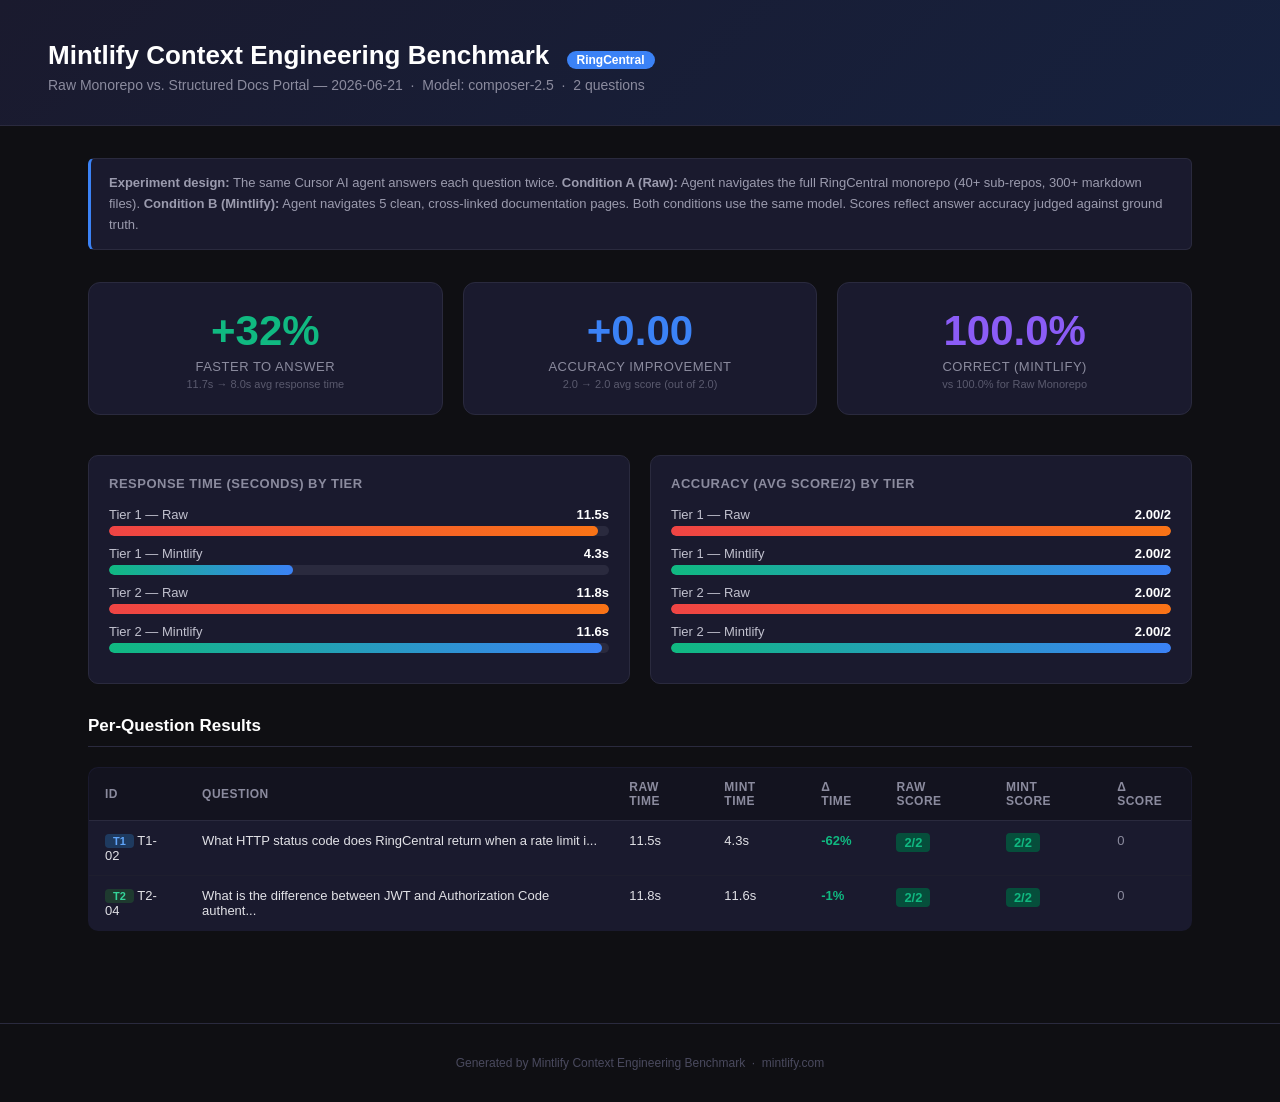
==== benchmark/results/experiment_20260621_235732.html @ 037103c9 "Initial commit — RingCentral monorepo for Mintlify docs demo" ====
<!DOCTYPE html>
<html lang="en">
<head>
<meta charset="UTF-8">
<meta name="viewport" content="width=device-width, initial-scale=1.0">
<title>Mintlify Context Engineering Benchmark</title>
<style>
  * { box-sizing: border-box; margin: 0; padding: 0; }
  body { font-family: -apple-system, BlinkMacSystemFont, 'Segoe UI', sans-serif; background: #0f0f13; color: #e1e1e6; min-height: 100vh; }
  .header { background: linear-gradient(135deg, #1a1a2e 0%, #16213e 100%); padding: 40px 48px 32px; border-bottom: 1px solid #2a2a3e; }
  .header h1 { font-size: 26px; font-weight: 700; color: #fff; margin-bottom: 6px; }
  .header .subtitle { color: #8b8b9e; font-size: 14px; }
  .header .badge { display: inline-block; background: #3b82f6; color: #fff; padding: 2px 10px; border-radius: 20px; font-size: 12px; margin-left: 10px; }
  .container { max-width: 1200px; margin: 0 auto; padding: 32px 48px; }
  .kpi-grid { display: grid; grid-template-columns: repeat(3, 1fr); gap: 20px; margin-bottom: 40px; }
  .kpi { background: #1a1a2e; border: 1px solid #2a2a3e; border-radius: 12px; padding: 24px; text-align: center; }
  .kpi .value { font-size: 42px; font-weight: 800; margin-bottom: 4px; }
  .kpi .label { font-size: 13px; color: #8b8b9e; text-transform: uppercase; letter-spacing: 0.5px; }
  .kpi .sublabel { font-size: 11px; color: #5a5a6e; margin-top: 4px; }
  .green { color: #10b981; }
  .blue { color: #3b82f6; }
  .purple { color: #8b5cf6; }
  .section { margin-bottom: 40px; }
  .section h2 { font-size: 17px; font-weight: 600; color: #fff; margin-bottom: 20px; padding-bottom: 10px; border-bottom: 1px solid #2a2a3e; }
  .comparison-grid { display: grid; grid-template-columns: 1fr 1fr; gap: 20px; margin-bottom: 32px; }
  .metric-card { background: #1a1a2e; border: 1px solid #2a2a3e; border-radius: 10px; padding: 20px; }
  .metric-card h3 { font-size: 13px; color: #8b8b9e; text-transform: uppercase; letter-spacing: 0.5px; margin-bottom: 16px; }
  .bar-container { margin-bottom: 10px; }
  .bar-label { display: flex; justify-content: space-between; font-size: 13px; margin-bottom: 4px; }
  .bar-label .name { color: #c1c1ce; }
  .bar-label .val { color: #fff; font-weight: 600; }
  .bar-track { height: 10px; background: #2a2a3e; border-radius: 5px; overflow: hidden; }
  .bar-fill { height: 100%; border-radius: 5px; transition: width 0.3s; }
  .bar-raw { background: linear-gradient(90deg, #ef4444, #f97316); }
  .bar-mintlify { background: linear-gradient(90deg, #10b981, #3b82f6); }
  table { width: 100%; border-collapse: collapse; background: #1a1a2e; border-radius: 10px; overflow: hidden; border: 1px solid #2a2a3e; }
  th { background: #13131f; padding: 12px 16px; text-align: left; font-size: 12px; text-transform: uppercase; letter-spacing: 0.5px; color: #8b8b9e; border-bottom: 1px solid #2a2a3e; }
  td { padding: 12px 16px; font-size: 13px; border-bottom: 1px solid #1e1e2e; vertical-align: top; }
  tr:last-child td { border-bottom: none; }
  tr:hover td { background: #1e1e2e; }
  .tier-badge { display: inline-block; padding: 1px 8px; border-radius: 4px; font-size: 11px; font-weight: 600; }
  .tier-1 { background: #1e3a5f; color: #60a5fa; }
  .tier-2 { background: #1e3a2f; color: #34d399; }
  .tier-3 { background: #3b1f5e; color: #a78bfa; }
  .score { display: inline-block; padding: 2px 8px; border-radius: 4px; font-weight: 700; font-size: 13px; }
  .score-2 { background: #064e3b; color: #10b981; }
  .score-1 { background: #78350f; color: #fbbf24; }
  .score-0 { background: #7f1d1d; color: #f87171; }
  .delta-pos { color: #10b981; font-weight: 600; }
  .delta-neg { color: #ef4444; font-weight: 600; }
  .delta-zero { color: #8b8b9e; }
  .note { background: #1a1a2e; border: 1px solid #2a2a3e; border-left: 3px solid #3b82f6; border-radius: 6px; padding: 14px 18px; margin-bottom: 32px; font-size: 13px; color: #9b9bae; line-height: 1.6; }
  .footer { text-align: center; padding: 32px; color: #4a4a5e; font-size: 12px; border-top: 1px solid #2a2a3e; margin-top: 20px; }
</style>
</head>
<body>

<div class="header">
  <h1>Mintlify Context Engineering Benchmark <span class="badge">RingCentral</span></h1>
  <div class="subtitle">Raw Monorepo vs. Structured Docs Portal — 2026-06-21 &nbsp;·&nbsp; Model: composer-2.5 &nbsp;·&nbsp; 2 questions</div>
</div>

<div class="container">

  <div class="note">
    <strong>Experiment design:</strong> The same Cursor AI agent answers each question twice.
    <strong>Condition A (Raw):</strong> Agent navigates the full RingCentral monorepo (40+ sub-repos, 300+ markdown files).
    <strong>Condition B (Mintlify):</strong> Agent navigates 5 clean, cross-linked documentation pages.
    Both conditions use the same model. Scores reflect answer accuracy judged against ground truth.
  </div>

  <div class="kpi-grid">
    <div class="kpi">
      <div class="value green">+32%</div>
      <div class="label">Faster to Answer</div>
      <div class="sublabel">11.7s → 8.0s avg response time</div>
    </div>
    <div class="kpi">
      <div class="value blue">+0.00</div>
      <div class="label">Accuracy Improvement</div>
      <div class="sublabel">2.0 → 2.0 avg score (out of 2.0)</div>
    </div>
    <div class="kpi">
      <div class="value purple">100.0%</div>
      <div class="label">Correct (Mintlify)</div>
      <div class="sublabel">vs 100.0% for Raw Monorepo</div>
    </div>
  </div>

  <div class="comparison-grid">
    <div class="metric-card">
      <h3>Response Time (seconds) by Tier</h3>
      
        <div class="bar-container">
          <div class="bar-label"><span class="name">Tier 1 — Raw</span><span class="val">11.5s</span></div>
          <div class="bar-track"><div class="bar-fill bar-raw" style="width:97.8%"></div></div>
        </div>
        <div class="bar-container">
          <div class="bar-label"><span class="name">Tier 1 — Mintlify</span><span class="val">4.3s</span></div>
          <div class="bar-track"><div class="bar-fill bar-mintlify" style="width:36.8%"></div></div>
        </div>
        
        <div class="bar-container">
          <div class="bar-label"><span class="name">Tier 2 — Raw</span><span class="val">11.8s</span></div>
          <div class="bar-track"><div class="bar-fill bar-raw" style="width:100.0%"></div></div>
        </div>
        <div class="bar-container">
          <div class="bar-label"><span class="name">Tier 2 — Mintlify</span><span class="val">11.6s</span></div>
          <div class="bar-track"><div class="bar-fill bar-mintlify" style="width:98.6%"></div></div>
        </div>
        
    </div>
    <div class="metric-card">
      <h3>Accuracy (avg score/2) by Tier</h3>
      
        <div class="bar-container">
          <div class="bar-label"><span class="name">Tier 1 — Raw</span><span class="val">2.00/2</span></div>
          <div class="bar-track"><div class="bar-fill bar-raw" style="width:100.0%"></div></div>
        </div>
        <div class="bar-container">
          <div class="bar-label"><span class="name">Tier 1 — Mintlify</span><span class="val">2.00/2</span></div>
          <div class="bar-track"><div class="bar-fill bar-mintlify" style="width:100.0%"></div></div>
        </div>
        
        <div class="bar-container">
          <div class="bar-label"><span class="name">Tier 2 — Raw</span><span class="val">2.00/2</span></div>
          <div class="bar-track"><div class="bar-fill bar-raw" style="width:100.0%"></div></div>
        </div>
        <div class="bar-container">
          <div class="bar-label"><span class="name">Tier 2 — Mintlify</span><span class="val">2.00/2</span></div>
          <div class="bar-track"><div class="bar-fill bar-mintlify" style="width:100.0%"></div></div>
        </div>
        
    </div>
  </div>

  <div class="section">
    <h2>Per-Question Results</h2>
    <table>
      <thead>
        <tr>
          <th>ID</th>
          <th>Question</th>
          <th>Raw Time</th>
          <th>Mint Time</th>
          <th>Δ Time</th>
          <th>Raw Score</th>
          <th>Mint Score</th>
          <th>Δ Score</th>
        </tr>
      </thead>
      <tbody>
        
        <tr>
          <td><span class="tier-badge tier-1">T1</span> T1-02</td>
          <td title="What HTTP status code does RingCentral return when a rate limit is exceeded?">What HTTP status code does RingCentral return when a rate limit i...</td>
          <td>11.5s</td>
          <td>4.3s</td>
          <td class="delta-pos">-62%</td>
          <td><span class="score score-2">2/2</span></td>
          <td><span class="score score-2">2/2</span></td>
          <td class="delta-zero">0</td>
        </tr>
        
        <tr>
          <td><span class="tier-badge tier-2">T2</span> T2-04</td>
          <td title="What is the difference between JWT and Authorization Code authentication in RingCentral, and when should I use each?">What is the difference between JWT and Authorization Code authent...</td>
          <td>11.8s</td>
          <td>11.6s</td>
          <td class="delta-pos">-1%</td>
          <td><span class="score score-2">2/2</span></td>
          <td><span class="score score-2">2/2</span></td>
          <td class="delta-zero">0</td>
        </tr>
        
      </tbody>
    </table>
  </div>

</div>

<div class="footer">
  Generated by Mintlify Context Engineering Benchmark &nbsp;·&nbsp; mintlify.com
</div>

</body>
</html>
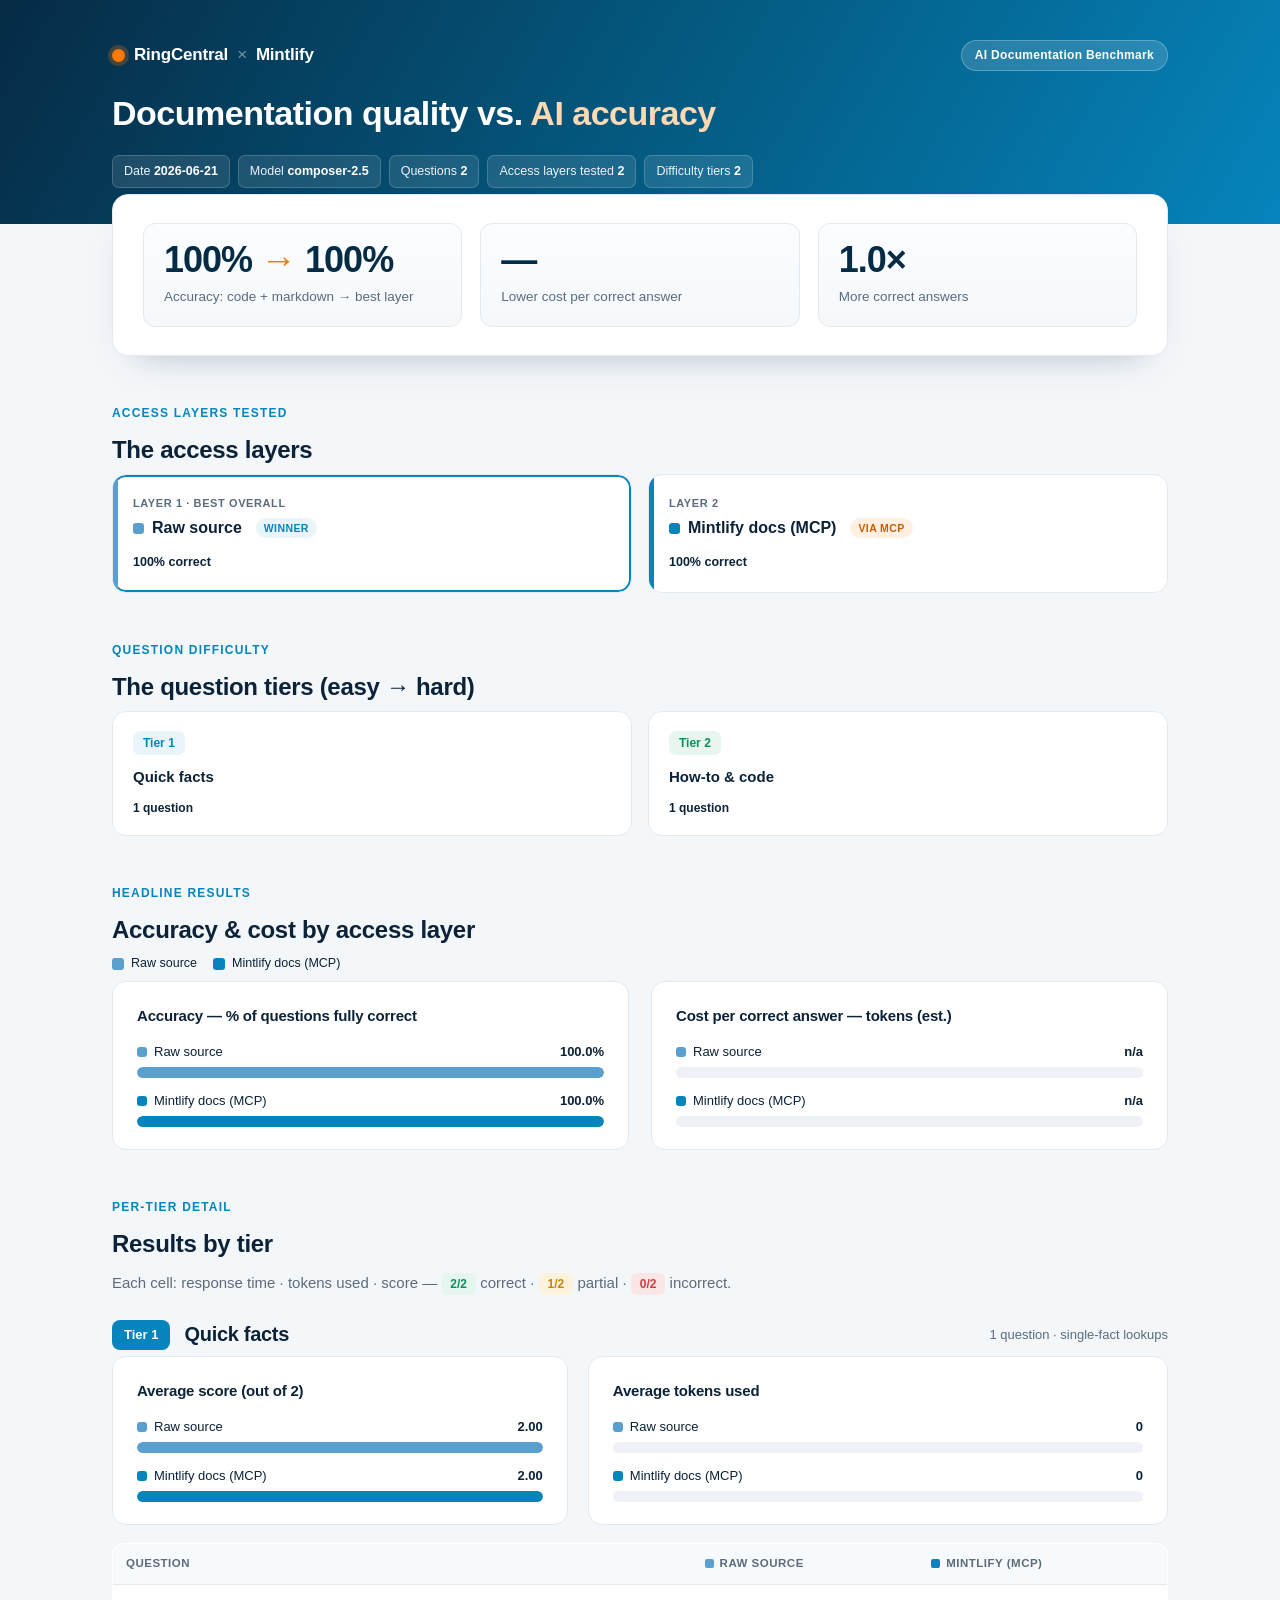
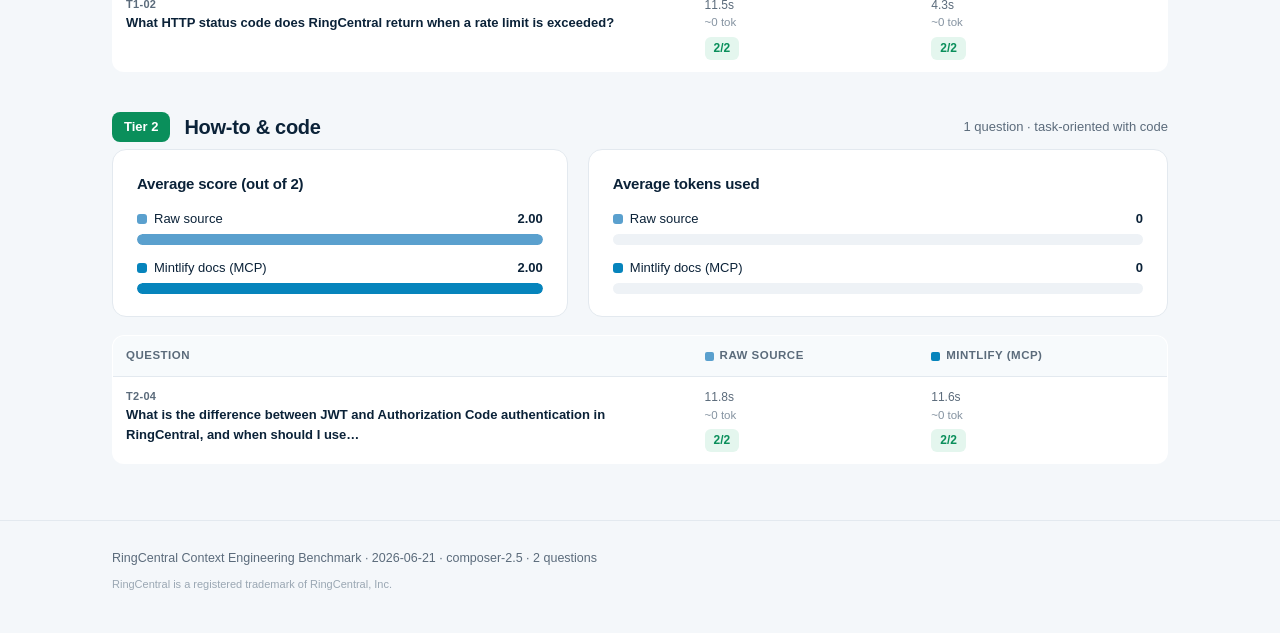
==== commit eb07e553: "update to mcp" ====
--- a/benchmark/results/experiment_20260621_235732.html
+++ b/benchmark/results/experiment_20260621_235732.html
@@ -3,185 +3,209 @@
 <head>
 <meta charset="UTF-8">
 <meta name="viewport" content="width=device-width, initial-scale=1.0">
-<title>Mintlify Context Engineering Benchmark</title>
+<title>Documentation Quality vs. AI Accuracy — RingCentral Benchmark</title>
 <style>
-  * { box-sizing: border-box; margin: 0; padding: 0; }
-  body { font-family: -apple-system, BlinkMacSystemFont, 'Segoe UI', sans-serif; background: #0f0f13; color: #e1e1e6; min-height: 100vh; }
-  .header { background: linear-gradient(135deg, #1a1a2e 0%, #16213e 100%); padding: 40px 48px 32px; border-bottom: 1px solid #2a2a3e; }
-  .header h1 { font-size: 26px; font-weight: 700; color: #fff; margin-bottom: 6px; }
-  .header .subtitle { color: #8b8b9e; font-size: 14px; }
-  .header .badge { display: inline-block; background: #3b82f6; color: #fff; padding: 2px 10px; border-radius: 20px; font-size: 12px; margin-left: 10px; }
-  .container { max-width: 1200px; margin: 0 auto; padding: 32px 48px; }
-  .kpi-grid { display: grid; grid-template-columns: repeat(3, 1fr); gap: 20px; margin-bottom: 40px; }
-  .kpi { background: #1a1a2e; border: 1px solid #2a2a3e; border-radius: 12px; padding: 24px; text-align: center; }
-  .kpi .value { font-size: 42px; font-weight: 800; margin-bottom: 4px; }
-  .kpi .label { font-size: 13px; color: #8b8b9e; text-transform: uppercase; letter-spacing: 0.5px; }
-  .kpi .sublabel { font-size: 11px; color: #5a5a6e; margin-top: 4px; }
-  .green { color: #10b981; }
-  .blue { color: #3b82f6; }
-  .purple { color: #8b5cf6; }
-  .section { margin-bottom: 40px; }
-  .section h2 { font-size: 17px; font-weight: 600; color: #fff; margin-bottom: 20px; padding-bottom: 10px; border-bottom: 1px solid #2a2a3e; }
-  .comparison-grid { display: grid; grid-template-columns: 1fr 1fr; gap: 20px; margin-bottom: 32px; }
-  .metric-card { background: #1a1a2e; border: 1px solid #2a2a3e; border-radius: 10px; padding: 20px; }
-  .metric-card h3 { font-size: 13px; color: #8b8b9e; text-transform: uppercase; letter-spacing: 0.5px; margin-bottom: 16px; }
-  .bar-container { margin-bottom: 10px; }
-  .bar-label { display: flex; justify-content: space-between; font-size: 13px; margin-bottom: 4px; }
-  .bar-label .name { color: #c1c1ce; }
-  .bar-label .val { color: #fff; font-weight: 600; }
-  .bar-track { height: 10px; background: #2a2a3e; border-radius: 5px; overflow: hidden; }
-  .bar-fill { height: 100%; border-radius: 5px; transition: width 0.3s; }
-  .bar-raw { background: linear-gradient(90deg, #ef4444, #f97316); }
-  .bar-mintlify { background: linear-gradient(90deg, #10b981, #3b82f6); }
-  table { width: 100%; border-collapse: collapse; background: #1a1a2e; border-radius: 10px; overflow: hidden; border: 1px solid #2a2a3e; }
-  th { background: #13131f; padding: 12px 16px; text-align: left; font-size: 12px; text-transform: uppercase; letter-spacing: 0.5px; color: #8b8b9e; border-bottom: 1px solid #2a2a3e; }
-  td { padding: 12px 16px; font-size: 13px; border-bottom: 1px solid #1e1e2e; vertical-align: top; }
-  tr:last-child td { border-bottom: none; }
-  tr:hover td { background: #1e1e2e; }
-  .tier-badge { display: inline-block; padding: 1px 8px; border-radius: 4px; font-size: 11px; font-weight: 600; }
-  .tier-1 { background: #1e3a5f; color: #60a5fa; }
-  .tier-2 { background: #1e3a2f; color: #34d399; }
-  .tier-3 { background: #3b1f5e; color: #a78bfa; }
-  .score { display: inline-block; padding: 2px 8px; border-radius: 4px; font-weight: 700; font-size: 13px; }
-  .score-2 { background: #064e3b; color: #10b981; }
-  .score-1 { background: #78350f; color: #fbbf24; }
-  .score-0 { background: #7f1d1d; color: #f87171; }
-  .delta-pos { color: #10b981; font-weight: 600; }
-  .delta-neg { color: #ef4444; font-weight: 600; }
-  .delta-zero { color: #8b8b9e; }
-  .note { background: #1a1a2e; border: 1px solid #2a2a3e; border-left: 3px solid #3b82f6; border-radius: 6px; padding: 14px 18px; margin-bottom: 32px; font-size: 13px; color: #9b9bae; line-height: 1.6; }
-  .footer { text-align: center; padding: 32px; color: #4a4a5e; font-size: 12px; border-top: 1px solid #2a2a3e; margin-top: 20px; }
+  :root{
+    --rc-blue:#0684BC;--rc-blue-dark:#045d85;--rc-navy:#062b45;--rc-orange:#ff7a00;
+    --ink:#0b2238;--muted:#5b6b7b;--line:#e3e9ef;--line-soft:#eef2f6;--bg:#f4f7fa;--card:#ffffff;
+    --good:#0a8f5b;--warn:#c9820a;--bad:#d23b3b;
+  }
+  *{box-sizing:border-box;margin:0;padding:0;}
+  body{font-family:-apple-system,BlinkMacSystemFont,'Segoe UI',Roboto,Helvetica,Arial,sans-serif;background:var(--bg);color:var(--ink);line-height:1.55;-webkit-font-smoothing:antialiased;}
+  .header{background:linear-gradient(120deg,var(--rc-navy) 0%,var(--rc-blue-dark) 55%,var(--rc-blue) 100%);color:#fff;padding:40px 0 36px;}
+  .header .inner{max-width:1120px;margin:0 auto;padding:0 32px;}
+  .brand{display:flex;align-items:center;gap:12px;margin-bottom:22px;}
+  .brand .logo{display:inline-flex;align-items:center;gap:9px;font-weight:800;letter-spacing:-.2px;font-size:17px;}
+  .brand .dot{width:13px;height:13px;border-radius:50%;background:var(--rc-orange);box-shadow:0 0 0 4px rgba(255,122,0,.25);}
+  .brand .sep{opacity:.45;font-weight:400;}
+  .brand .tag{margin-left:auto;background:rgba(255,255,255,.14);border:1px solid rgba(255,255,255,.25);padding:5px 13px;border-radius:999px;font-size:12px;font-weight:600;letter-spacing:.3px;}
+  .header h1{font-size:34px;line-height:1.18;font-weight:800;max-width:880px;letter-spacing:-.5px;}
+  .header h1 .accent{color:#ffd9b3;}
+  .runmeta{margin-top:22px;display:flex;flex-wrap:wrap;gap:8px;}
+  .runmeta span{background:rgba(255,255,255,.10);border:1px solid rgba(255,255,255,.18);border-radius:7px;padding:6px 11px;font-size:12.5px;color:#eaf3f9;}
+  .runmeta b{color:#fff;font-weight:700;}
+  .container{max-width:1120px;margin:0 auto;padding:0 32px;}
+  section{margin:48px auto;}
+  .eyebrow{font-size:12px;font-weight:800;letter-spacing:1.2px;text-transform:uppercase;color:var(--rc-blue);margin-bottom:8px;}
+  h2.title{font-size:24px;font-weight:800;letter-spacing:-.3px;margin-bottom:6px;}
+  .section-sub{color:var(--muted);font-size:15px;max-width:760px;margin-bottom:24px;}
+  .takeaway{margin-top:-30px;position:relative;z-index:2;}
+  .takeaway .card{background:var(--card);border:1px solid var(--line);border-radius:16px;box-shadow:0 18px 40px -24px rgba(6,43,69,.35);padding:28px 30px;}
+  .stat-row{display:grid;grid-template-columns:repeat(3,1fr);gap:18px;}
+  .stat{border:1px solid var(--line);border-radius:12px;padding:18px 20px;background:linear-gradient(180deg,#fbfdff,#f5f9fc);}
+  .stat .big{font-size:36px;font-weight:800;letter-spacing:-1px;color:var(--rc-navy);line-height:1;}
+  .stat .big .arrow{color:var(--rc-orange);}
+  .stat .cap{margin-top:9px;font-size:13.5px;color:var(--muted);}
+  .grid-cards{display:grid;grid-template-columns:repeat(auto-fit,minmax(220px,1fr));gap:16px;}
+  .grid-2{display:grid;grid-template-columns:1fr 1fr;gap:22px;}
+  .card{background:var(--card);border:1px solid var(--line);border-radius:14px;}
+  .panel{padding:22px 24px;}
+  .panel h3{font-size:15px;font-weight:800;margin-bottom:14px;letter-spacing:-.2px;}
+  .layer{padding:20px;border-radius:14px;border:1px solid var(--line);background:var(--card);position:relative;overflow:hidden;}
+  .layer::before{content:"";position:absolute;left:0;top:0;bottom:0;width:5px;background:var(--lc);}
+  .layer .step{font-size:11px;font-weight:800;letter-spacing:.6px;text-transform:uppercase;color:var(--muted);}
+  .layer .name{font-size:16px;font-weight:800;margin:4px 0 8px;display:flex;align-items:center;gap:8px;}
+  .layer .swatch{width:11px;height:11px;border-radius:3px;background:var(--lc);flex:none;}
+  .layer .meta{margin-top:12px;font-size:12.5px;color:var(--ink);font-weight:600;}
+  .layer.is-winner{box-shadow:0 0 0 2px var(--rc-blue) inset;}
+  .pill{display:inline-block;font-size:10.5px;font-weight:800;letter-spacing:.4px;text-transform:uppercase;padding:2px 8px;border-radius:999px;background:#eaf5fb;color:var(--rc-blue);margin-left:6px;vertical-align:middle;}
+  .pill.orange{background:#fff0e3;color:#c85e00;}
+  .tcard{padding:18px 20px;border-radius:14px;border:1px solid var(--line);background:var(--card);}
+  .tcard .badge{display:inline-block;font-size:12px;font-weight:800;padding:3px 10px;border-radius:7px;margin-bottom:10px;}
+  .tcard .name{font-weight:800;font-size:15px;margin-bottom:6px;}
+  .tcard .count{margin-top:10px;font-size:12px;color:var(--muted);}
+  .tcard .count b{color:var(--ink);}
+  .bar{margin-bottom:13px;}
+  .bar:last-child{margin-bottom:0;}
+  .bar .lab{display:flex;justify-content:space-between;gap:14px;font-size:13px;margin-bottom:5px;}
+  .bar .lab .n{color:var(--ink);display:flex;align-items:center;gap:7px;}
+  .bar .lab .n .sw{width:10px;height:10px;border-radius:3px;flex:none;}
+  .bar .lab .v{font-weight:700;color:var(--ink);}
+  .track{height:11px;background:#eef2f6;border-radius:6px;overflow:hidden;}
+  .fill{height:100%;border-radius:6px;}
+  .legend{display:flex;flex-wrap:wrap;gap:16px;margin-bottom:8px;}
+  .legend .item{display:flex;align-items:center;gap:7px;font-size:12.5px;color:var(--ink);}
+  .legend .sw{width:12px;height:12px;border-radius:3px;}
+  .tier-head{display:flex;align-items:center;gap:14px;flex-wrap:wrap;margin-bottom:6px;}
+  .tier-head .chip{font-size:13px;font-weight:800;color:#fff;padding:5px 12px;border-radius:8px;}
+  .tier-head h3{font-size:20px;font-weight:800;letter-spacing:-.3px;}
+  .tier-head .qn{font-size:13px;color:var(--muted);margin-left:auto;}
+  .tier-block{margin-bottom:40px;}
+  .mini-grid{display:grid;grid-template-columns:1.1fr 1.4fr;gap:20px;margin-bottom:18px;}
+  table{width:100%;border-collapse:collapse;background:var(--card);border:1px solid var(--line);border-radius:12px;overflow:hidden;}
+  th{background:#f7fafc;text-align:left;font-size:11.5px;text-transform:uppercase;letter-spacing:.5px;color:var(--muted);padding:11px 13px;border-bottom:1px solid var(--line);font-weight:800;}
+  th .csw{display:inline-block;width:9px;height:9px;border-radius:2px;margin-right:6px;vertical-align:middle;}
+  td{padding:11px 13px;font-size:13px;border-bottom:1px solid var(--line-soft);vertical-align:top;color:var(--ink);}
+  tr:last-child td{border-bottom:none;}
+  tbody tr:hover td{background:#fafcfe;}
+  td.q{color:var(--ink);font-weight:600;max-width:320px;}
+  .qid{font-size:11px;font-weight:800;color:var(--muted);letter-spacing:.3px;}
+  .cell .t{font-size:12px;color:var(--muted);}
+  .cell .tok{font-size:11.5px;color:#8593a1;}
+  .score{display:inline-block;margin-top:5px;padding:2px 9px;border-radius:6px;font-weight:800;font-size:12px;}
+  .s2{background:#e4f6ee;color:var(--good);}
+  .s1{background:#fdf2dc;color:var(--warn);}
+  .s0{background:#fbe6e6;color:var(--bad);}
+  .footer{border-top:1px solid var(--line);margin-top:56px;padding:28px 0 40px;}
+  .footer .inner{max-width:1120px;margin:0 auto;padding:0 32px;color:var(--muted);font-size:12.5px;}
+  .footer .legal{margin-top:8px;font-size:11px;color:#9aa7b3;}
+  @media (max-width:900px){.header h1{font-size:26px;}.grid-2,.stat-row,.mini-grid{grid-template-columns:1fr;}.container,.header .inner,.footer .inner{padding-left:18px;padding-right:18px;}table{display:block;overflow-x:auto;white-space:nowrap;}}
 </style>
 </head>
 <body>
-
 <div class="header">
-  <h1>Mintlify Context Engineering Benchmark <span class="badge">RingCentral</span></h1>
-  <div class="subtitle">Raw Monorepo vs. Structured Docs Portal — 2026-06-21 &nbsp;·&nbsp; Model: composer-2.5 &nbsp;·&nbsp; 2 questions</div>
+  <div class="inner">
+    <div class="brand">
+      <span class="logo"><span class="dot"></span>RingCentral <span class="sep">&times;</span> Mintlify</span>
+      <span class="tag">AI Documentation Benchmark</span>
+    </div>
+    <h1>Documentation quality vs. <span class="accent">AI accuracy</span></h1>
+    <div class="runmeta">
+      <span>Date <b>2026-06-21</b></span>
+      <span>Model <b>composer-2.5</b></span>
+      <span>Questions <b>2</b></span>
+      <span>Access layers tested <b>2</b></span>
+      <span>Difficulty tiers <b>2</b></span>
+    </div>
+  </div>
 </div>
-
 <div class="container">
-
-  <div class="note">
-    <strong>Experiment design:</strong> The same Cursor AI agent answers each question twice.
-    <strong>Condition A (Raw):</strong> Agent navigates the full RingCentral monorepo (40+ sub-repos, 300+ markdown files).
-    <strong>Condition B (Mintlify):</strong> Agent navigates 5 clean, cross-linked documentation pages.
-    Both conditions use the same model. Scores reflect answer accuracy judged against ground truth.
+  <section class="takeaway">
+    <div class="card">
+      <div class="stat-row">
+        <div class="stat"><div class="big">100% <span class='arrow'>&rarr;</span> 100%</div><div class="cap">Accuracy: code + markdown &rarr; best layer</div></div>
+        <div class="stat"><div class="big">&mdash;</div><div class="cap">Lower cost per correct answer</div></div>
+        <div class="stat"><div class="big">1.0&times;</div><div class="cap">More correct answers</div></div>
+      </div>
+    </div>
+  </section>
+
+  <section>
+    <div class="eyebrow">Access layers tested</div>
+    <h2 class="title">The access layers</h2>
+    <div class="grid-cards">
+      <div class="layer is-winner" style="--lc:#5aa0ce">
+        <div class="step">Layer 1 &middot; Best overall</div>
+        <div class="name"><span class="swatch"></span>Raw source <span class="pill">winner</span></div>
+        <div class="meta">100% correct</div>
+      </div>
+      <div class="layer" style="--lc:#0684bc">
+        <div class="step">Layer 2</div>
+        <div class="name"><span class="swatch"></span>Mintlify docs (MCP) <span class="pill orange">via MCP</span></div>
+        <div class="meta">100% correct</div>
+      </div>
+    </div>
+  </section>
+
+  <section>
+    <div class="eyebrow">Question difficulty</div>
+    <h2 class="title">The question tiers (easy &rarr; hard)</h2>
+    <div class="grid-cards">
+      <div class="tcard">
+        <span class="badge" style="background:#eaf5fb;color:#0684bc;">Tier 1</span>
+        <div class="name">Quick facts</div>
+        <div class="count"><b>1 question</b></div>
+      </div>
+      <div class="tcard">
+        <span class="badge" style="background:#e8f6ef;color:#0a8f5b;">Tier 2</span>
+        <div class="name">How-to &amp; code</div>
+        <div class="count"><b>1 question</b></div>
+      </div>
+    </div>
+  </section>
+
+  <section>
+    <div class="eyebrow">Headline results</div>
+    <h2 class="title">Accuracy &amp; cost by access layer</h2>
+    <div class="legend"><div class="item"><span class="sw" style="background:#5aa0ce"></span>Raw source</div><div class="item"><span class="sw" style="background:#0684bc"></span>Mintlify docs (MCP)</div></div>
+    <div class="grid-2">
+      <div class="card panel"><h3>Accuracy — % of questions fully correct</h3><div class="bar"><div class="lab"><span class="n"><span class="sw" style="background:#5aa0ce"></span>Raw source</span><span class="v">100.0%</span></div><div class="track"><div class="fill" style="width:100.0%;background:#5aa0ce"></div></div></div><div class="bar"><div class="lab"><span class="n"><span class="sw" style="background:#0684bc"></span>Mintlify docs (MCP)</span><span class="v">100.0%</span></div><div class="track"><div class="fill" style="width:100.0%;background:#0684bc"></div></div></div></div>
+      <div class="card panel"><h3>Cost per correct answer — tokens (est.)</h3><div class="bar"><div class="lab"><span class="n"><span class="sw" style="background:#5aa0ce"></span>Raw source</span><span class="v">n/a</span></div><div class="track"><div class="fill" style="width:0.0%;background:#5aa0ce"></div></div></div><div class="bar"><div class="lab"><span class="n"><span class="sw" style="background:#0684bc"></span>Mintlify docs (MCP)</span><span class="v">n/a</span></div><div class="track"><div class="fill" style="width:0.0%;background:#0684bc"></div></div></div></div>
+    </div>
+  </section>
+
+  <section>
+    <div class="eyebrow">Per-tier detail</div>
+    <h2 class="title">Results by tier</h2>
+    <p class="section-sub">Each cell: response time &middot; tokens used &middot; score — <span class="score s2">2/2</span> correct &middot; <span class="score s1">1/2</span> partial &middot; <span class="score s0">0/2</span> incorrect.</p>
+    
+    <div class="tier-block">
+      <div class="tier-head">
+        <span class="chip" style="background:#0684bc">Tier 1</span>
+        <h3>Quick facts</h3>
+        <span class="qn">1 question &middot; single-fact lookups</span>
+      </div>
+      <div class="mini-grid">
+        <div class="card panel"><h3>Average score (out of 2)</h3><div class="bar"><div class="lab"><span class="n"><span class="sw" style="background:#5aa0ce"></span>Raw source</span><span class="v">2.00</span></div><div class="track"><div class="fill" style="width:100.0%;background:#5aa0ce"></div></div></div><div class="bar"><div class="lab"><span class="n"><span class="sw" style="background:#0684bc"></span>Mintlify docs (MCP)</span><span class="v">2.00</span></div><div class="track"><div class="fill" style="width:100.0%;background:#0684bc"></div></div></div></div>
+        <div class="card panel"><h3>Average tokens used</h3><div class="bar"><div class="lab"><span class="n"><span class="sw" style="background:#5aa0ce"></span>Raw source</span><span class="v">0</span></div><div class="track"><div class="fill" style="width:0.0%;background:#5aa0ce"></div></div></div><div class="bar"><div class="lab"><span class="n"><span class="sw" style="background:#0684bc"></span>Mintlify docs (MCP)</span><span class="v">0</span></div><div class="track"><div class="fill" style="width:0.0%;background:#0684bc"></div></div></div></div>
+      </div>
+      <table>
+        <thead><tr><th>Question</th><th><span class="csw" style="background:#5aa0ce"></span>Raw source</th><th><span class="csw" style="background:#0684bc"></span>Mintlify (MCP)</th></tr></thead>
+        <tbody><tr><td class="q"><div class="qid">T1-02</div>What HTTP status code does RingCentral return when a rate limit is exceeded?</td><td class="cell"><div class="t">11.5s</div><div class="tok">~0 tok</div><span class="score s2">2/2</span></td><td class="cell"><div class="t">4.3s</div><div class="tok">~0 tok</div><span class="score s2">2/2</span></td></tr></tbody>
+      </table>
+    </div>
+    <div class="tier-block">
+      <div class="tier-head">
+        <span class="chip" style="background:#0a8f5b">Tier 2</span>
+        <h3>How-to &amp; code</h3>
+        <span class="qn">1 question &middot; task-oriented with code</span>
+      </div>
+      <div class="mini-grid">
+        <div class="card panel"><h3>Average score (out of 2)</h3><div class="bar"><div class="lab"><span class="n"><span class="sw" style="background:#5aa0ce"></span>Raw source</span><span class="v">2.00</span></div><div class="track"><div class="fill" style="width:100.0%;background:#5aa0ce"></div></div></div><div class="bar"><div class="lab"><span class="n"><span class="sw" style="background:#0684bc"></span>Mintlify docs (MCP)</span><span class="v">2.00</span></div><div class="track"><div class="fill" style="width:100.0%;background:#0684bc"></div></div></div></div>
+        <div class="card panel"><h3>Average tokens used</h3><div class="bar"><div class="lab"><span class="n"><span class="sw" style="background:#5aa0ce"></span>Raw source</span><span class="v">0</span></div><div class="track"><div class="fill" style="width:0.0%;background:#5aa0ce"></div></div></div><div class="bar"><div class="lab"><span class="n"><span class="sw" style="background:#0684bc"></span>Mintlify docs (MCP)</span><span class="v">0</span></div><div class="track"><div class="fill" style="width:0.0%;background:#0684bc"></div></div></div></div>
+      </div>
+      <table>
+        <thead><tr><th>Question</th><th><span class="csw" style="background:#5aa0ce"></span>Raw source</th><th><span class="csw" style="background:#0684bc"></span>Mintlify (MCP)</th></tr></thead>
+        <tbody><tr><td class="q"><div class="qid">T2-04</div>What is the difference between JWT and Authorization Code authentication in RingCentral, and when should I use…</td><td class="cell"><div class="t">11.8s</div><div class="tok">~0 tok</div><span class="score s2">2/2</span></td><td class="cell"><div class="t">11.6s</div><div class="tok">~0 tok</div><span class="score s2">2/2</span></td></tr></tbody>
+      </table>
+    </div>
+  </section>
+</div>
+<div class="footer">
+  <div class="inner">
+    RingCentral Context Engineering Benchmark &middot; 2026-06-21 &middot; composer-2.5 &middot; 2 questions
+    <div class="legal">RingCentral is a registered trademark of RingCentral, Inc.</div>
   </div>
-
-  <div class="kpi-grid">
-    <div class="kpi">
-      <div class="value green">+32%</div>
-      <div class="label">Faster to Answer</div>
-      <div class="sublabel">11.7s → 8.0s avg response time</div>
-    </div>
-    <div class="kpi">
-      <div class="value blue">+0.00</div>
-      <div class="label">Accuracy Improvement</div>
-      <div class="sublabel">2.0 → 2.0 avg score (out of 2.0)</div>
-    </div>
-    <div class="kpi">
-      <div class="value purple">100.0%</div>
-      <div class="label">Correct (Mintlify)</div>
-      <div class="sublabel">vs 100.0% for Raw Monorepo</div>
-    </div>
-  </div>
-
-  <div class="comparison-grid">
-    <div class="metric-card">
-      <h3>Response Time (seconds) by Tier</h3>
-      
-        <div class="bar-container">
-          <div class="bar-label"><span class="name">Tier 1 — Raw</span><span class="val">11.5s</span></div>
-          <div class="bar-track"><div class="bar-fill bar-raw" style="width:97.8%"></div></div>
-        </div>
-        <div class="bar-container">
-          <div class="bar-label"><span class="name">Tier 1 — Mintlify</span><span class="val">4.3s</span></div>
-          <div class="bar-track"><div class="bar-fill bar-mintlify" style="width:36.8%"></div></div>
-        </div>
-        
-        <div class="bar-container">
-          <div class="bar-label"><span class="name">Tier 2 — Raw</span><span class="val">11.8s</span></div>
-          <div class="bar-track"><div class="bar-fill bar-raw" style="width:100.0%"></div></div>
-        </div>
-        <div class="bar-container">
-          <div class="bar-label"><span class="name">Tier 2 — Mintlify</span><span class="val">11.6s</span></div>
-          <div class="bar-track"><div class="bar-fill bar-mintlify" style="width:98.6%"></div></div>
-        </div>
-        
-    </div>
-    <div class="metric-card">
-      <h3>Accuracy (avg score/2) by Tier</h3>
-      
-        <div class="bar-container">
-          <div class="bar-label"><span class="name">Tier 1 — Raw</span><span class="val">2.00/2</span></div>
-          <div class="bar-track"><div class="bar-fill bar-raw" style="width:100.0%"></div></div>
-        </div>
-        <div class="bar-container">
-          <div class="bar-label"><span class="name">Tier 1 — Mintlify</span><span class="val">2.00/2</span></div>
-          <div class="bar-track"><div class="bar-fill bar-mintlify" style="width:100.0%"></div></div>
-        </div>
-        
-        <div class="bar-container">
-          <div class="bar-label"><span class="name">Tier 2 — Raw</span><span class="val">2.00/2</span></div>
-          <div class="bar-track"><div class="bar-fill bar-raw" style="width:100.0%"></div></div>
-        </div>
-        <div class="bar-container">
-          <div class="bar-label"><span class="name">Tier 2 — Mintlify</span><span class="val">2.00/2</span></div>
-          <div class="bar-track"><div class="bar-fill bar-mintlify" style="width:100.0%"></div></div>
-        </div>
-        
-    </div>
-  </div>
-
-  <div class="section">
-    <h2>Per-Question Results</h2>
-    <table>
-      <thead>
-        <tr>
-          <th>ID</th>
-          <th>Question</th>
-          <th>Raw Time</th>
-          <th>Mint Time</th>
-          <th>Δ Time</th>
-          <th>Raw Score</th>
-          <th>Mint Score</th>
-          <th>Δ Score</th>
-        </tr>
-      </thead>
-      <tbody>
-        
-        <tr>
-          <td><span class="tier-badge tier-1">T1</span> T1-02</td>
-          <td title="What HTTP status code does RingCentral return when a rate limit is exceeded?">What HTTP status code does RingCentral return when a rate limit i...</td>
-          <td>11.5s</td>
-          <td>4.3s</td>
-          <td class="delta-pos">-62%</td>
-          <td><span class="score score-2">2/2</span></td>
-          <td><span class="score score-2">2/2</span></td>
-          <td class="delta-zero">0</td>
-        </tr>
-        
-        <tr>
-          <td><span class="tier-badge tier-2">T2</span> T2-04</td>
-          <td title="What is the difference between JWT and Authorization Code authentication in RingCentral, and when should I use each?">What is the difference between JWT and Authorization Code authent...</td>
-          <td>11.8s</td>
-          <td>11.6s</td>
-          <td class="delta-pos">-1%</td>
-          <td><span class="score score-2">2/2</span></td>
-          <td><span class="score score-2">2/2</span></td>
-          <td class="delta-zero">0</td>
-        </tr>
-        
-      </tbody>
-    </table>
-  </div>
-
 </div>
-
-<div class="footer">
-  Generated by Mintlify Context Engineering Benchmark &nbsp;·&nbsp; mintlify.com
-</div>
-
 </body>
 </html>
